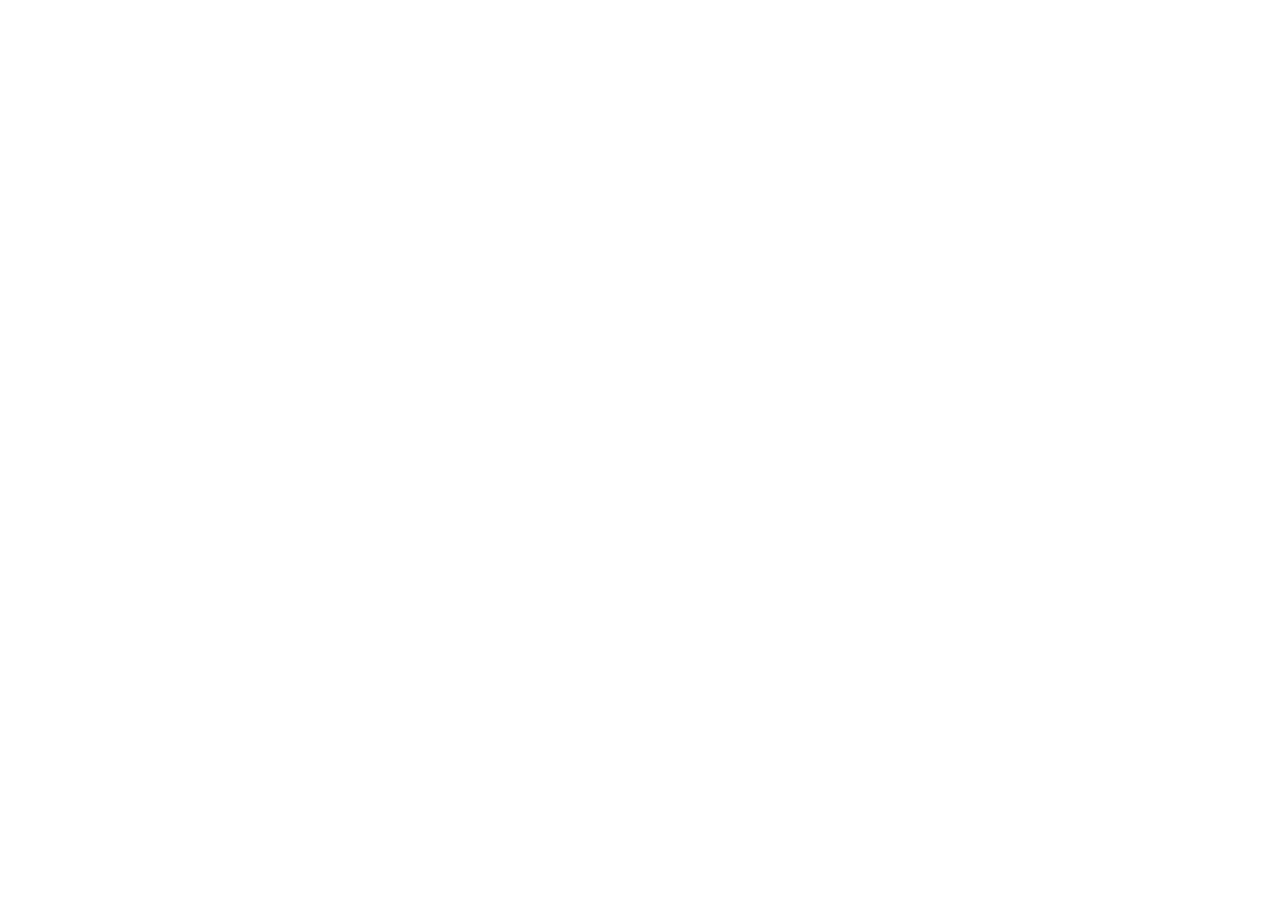
==== index.html @ 50177b7d "Initial commit" ====
<!DOCTYPE html>
<html lang="en">
  <head>
    <meta charset="UTF-8" />
    <meta name="viewport" content="width=device-width, initial-scale=1.0" />
    <link rel="stylesheet" href="css/style.css" />
    <title>Your Name</title>
  </head>
  <body>
   
  </body>
</html>
---- css/style.css ----
body {

  }

/****************   Nav Section **********************/
nav {
	
}

/***********************  Footer Section   **************************/
footer {
	
}

/*********** Splash Page ************************/
header {

}

header h1 {
  
}

header img {
}

.address {
 
}

.tagline {
  
}

/************* Sections ********************/
hr {

}

section h3 {
  
}

section dl {
  
}

section ul {

}

section a {

}

section a:hover {
}

/**************   Projects   *****************/
.three-col {
	
}

.card img {

}

.card {
  
}

/**************   Responsiveness   *****************/
@media (max-width: 680px) {
    nav {
      
    }

    .three-col {
      
    }
}

/**************   Contact Page   *****************/
.one-col {

}

input {
  

}

textarea {
   
}
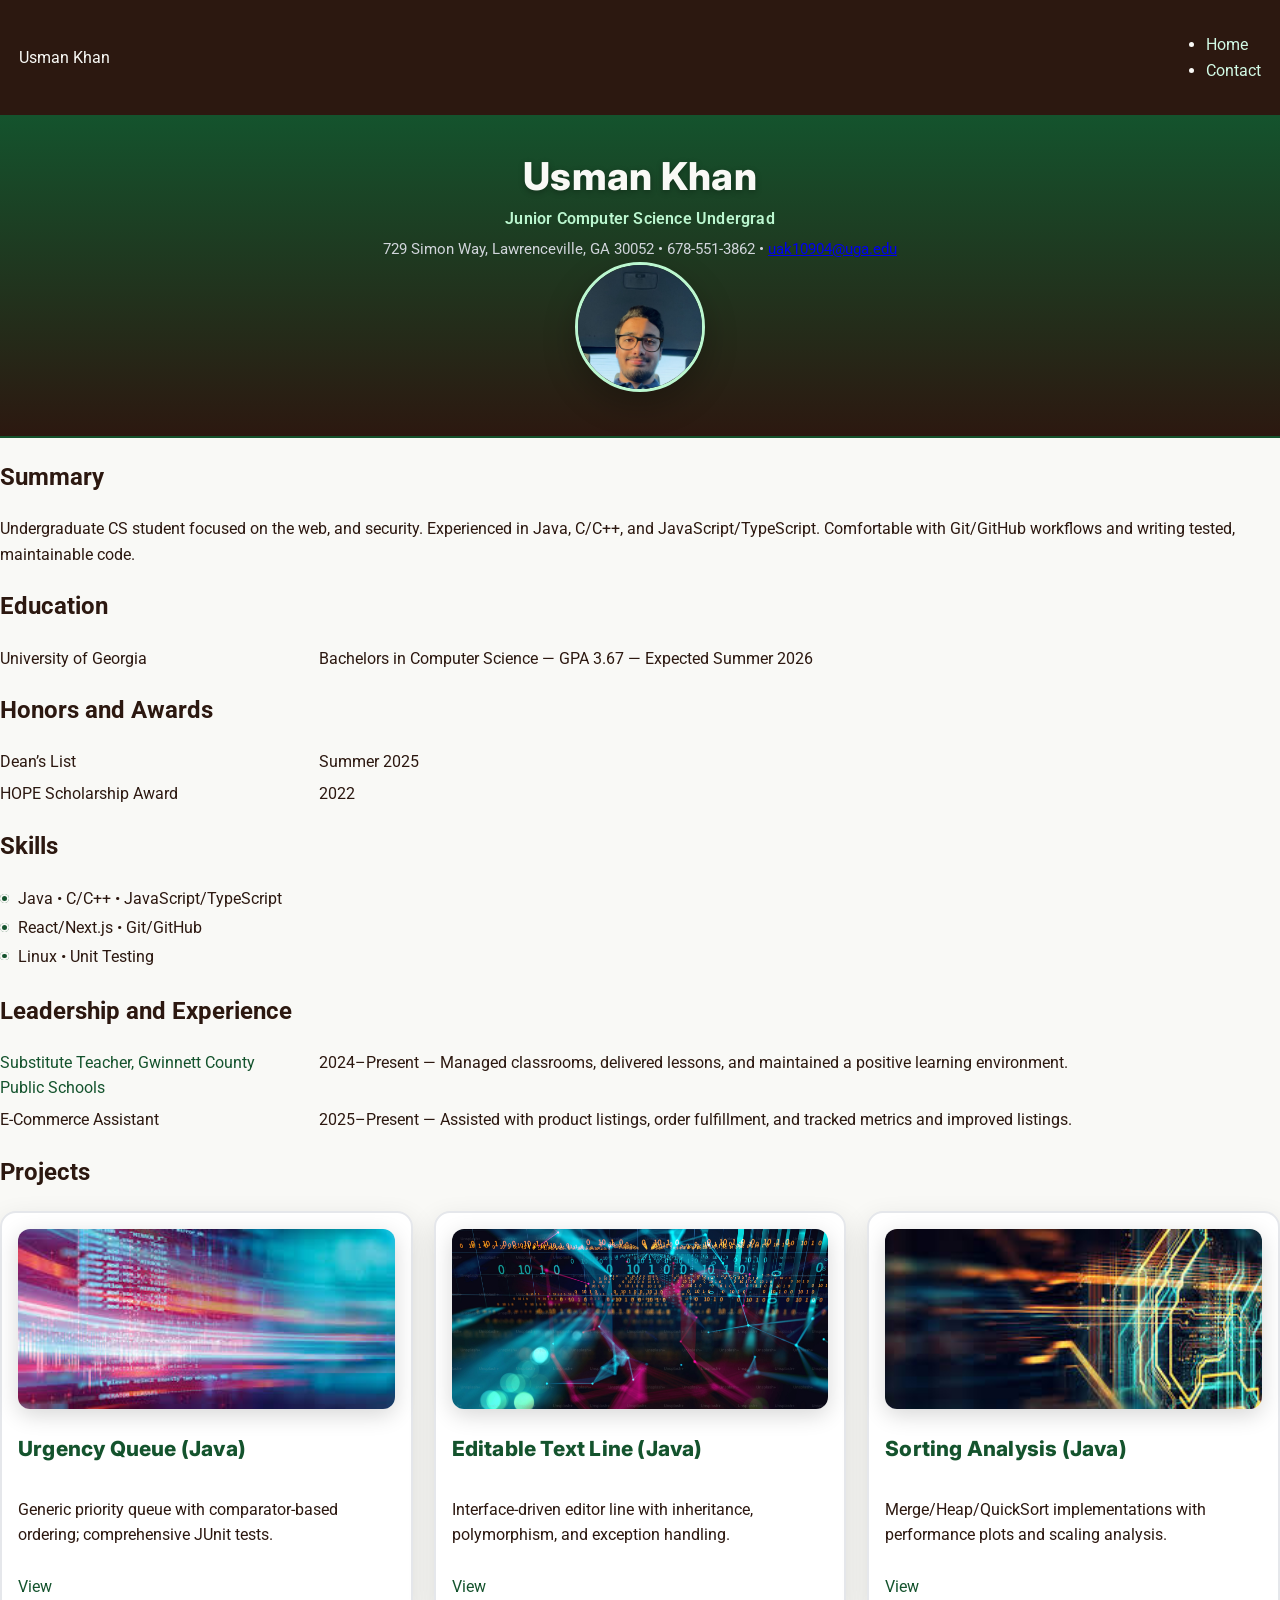
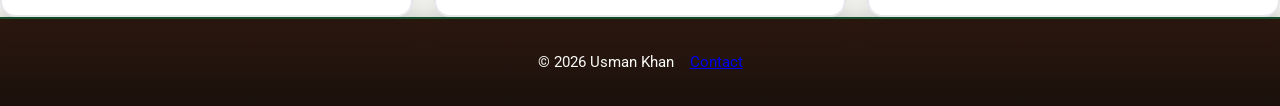
==== commit 53a221a3: "CSCI 4300 CSS-CV Project" ====
--- a/index.html
+++ b/index.html
@@ -1,12 +1,124 @@
-<!DOCTYPE html>
+<!doctype html>
 <html lang="en">
-  <head>
-    <meta charset="UTF-8" />
-    <meta name="viewport" content="width=device-width, initial-scale=1.0" />
-    <link rel="stylesheet" href="css/style.css" />
-    <title>Your Name</title>
-  </head>
-  <body>
-   
-  </body>
+<head>
+  <meta charset="utf-8" />
+  <title>Usman Khan — CV</title>
+  <meta name="viewport" content="width=device-width, initial-scale=1" />
+  <!-- Keep this stylesheet path exactly as in the template repo -->
+  <link rel="stylesheet" href="css/style.css">
+  <!-- Optional (good for rubric “Google font” requirement; you’ll style it in CSS) -->
+  <link href="https://fonts.googleapis.com/css2?family=Inter:wght@700;800&family=Roboto:wght@400;500;700&display=swap" rel="stylesheet">
+</head>
+<body>
+  <!-- NAV (flex parent) -->
+  <nav class="navbar container">
+    <div class="logo">Usman Khan</div>
+    <ul class="navlinks">
+      <li><a href="index.html">Home</a></li>
+      <li><a href="contact.html">Contact</a></li>
+    </ul>
+  </nav>
+
+  <!-- SPLASH HEADER -->
+  <header class="splash">
+    <div class="container hero">
+      <div class="hero-text">
+        <h1>Usman Khan</h1>
+        <!-- Tagline added back for tests -->
+        <p class="tagline">Junior Computer Science Undergrad</p>
+        <p class="address">
+          729 Simon Way, Lawrenceville, GA 30052 • 678-551-3862 •
+          <a href="mailto:uak10904@uga.edu">uak10904@uga.edu</a>
+        </p>
+      </div>
+      <img src="images/headshot.jpg" alt="Headshot of Usman Khan">
+    </div>
+  </header>
+
+  <main class="container main">
+    <!-- SUMMARY (optional but nice) -->
+    <section class="section">
+      <h2>Summary</h2>
+      <p>Undergraduate CS student focused on the web, and security. Experienced in Java, C/C++, and JavaScript/TypeScript. Comfortable with Git/GitHub workflows and writing tested, maintainable code.</p>
+    </section>
+
+    <!-- EDUCATION -->
+    <section class="section">
+      <h2>Education</h2>
+      <dl class="edu">
+        <dt>University of Georgia</dt>
+        <dd>Bachelors in Computer Science — GPA 3.67 — Expected Summer 2026</dd>
+      </dl>
+    </section>
+
+    <!-- HONORS -->
+    <section class="section">
+      <h2>Honors and Awards</h2>
+      <dl class="edu">
+        <dt>Dean’s List</dt><dd>Summer 2025</dd>
+        <dt>HOPE Scholarship Award</dt><dd>2022</dd>
+      </dl>
+    </section>
+
+    <!-- SKILLS -->
+    <section class="section">
+      <h2>Skills</h2>
+      <ul class="skills">
+        <li>Java • C/C++ • JavaScript/TypeScript</li>
+        <li>React/Next.js • Git/GitHub</li>
+        <li>Linux • Unit Testing</li>
+      </ul>
+    </section>
+
+    <!-- EXPERIENCE -->
+    <section class="section">
+      <h2>Leadership and Experience</h2>
+      <dl class="xp">
+        <dt><a href="https://www.gcpsk12.org/" target="_blank" rel="noopener">Substitute Teacher, Gwinnett County Public Schools</a></dt>
+        <dd>2024–Present — Managed classrooms, delivered lessons, and maintained a positive learning environment.</dd>
+
+        <dt>E-Commerce Assistant</dt>
+        <dd>2025–Present — Assisted with product listings, order fulfillment, and tracked metrics and improved listings.</dd>
+      </dl>
+    </section>
+
+    <!-- PROJECTS (3-column grid of cards) -->
+    <section class="section projects">
+      <h2>Projects</h2>
+      <div class="three-col">
+        <div class="card">
+          <img src="images/proj_img1.jpg" alt="Urgency Queue project">
+          <h3>Urgency Queue (Java)</h3>
+          <p>Generic priority queue with comparator-based ordering; comprehensive JUnit tests.</p>
+          <a class="btn" href="#" target="_blank" rel="noopener">View</a>
+        </div>
+        <div class="card">
+          <img src="images/proj_img2.jpg" alt="Editable Text Line project">
+          <h3>Editable Text Line (Java)</h3>
+          <p>Interface-driven editor line with inheritance, polymorphism, and exception handling.</p>
+          <a class="btn" href="#" target="_blank" rel="noopener">View</a>
+        </div>
+        <div class="card">
+          <img src="images/proj_img3.jpg" alt="Sorting Analysis project">
+          <h3>Sorting Analysis (Java)</h3>
+          <p>Merge/Heap/QuickSort implementations with performance plots and scaling analysis.</p>
+          <a class="btn" href="#" target="_blank" rel="noopener">View</a>
+        </div>
+      </div>
+    </section>
+  </main>
+
+  <!-- FOOTER (flex centered) -->
+  <footer class="container footer">
+    <p>&copy; <span id="year"></span> Usman Khan</p>
+    <p><a href="contact.html">Contact</a></p>
+  </footer>
+
+  <script>
+    document.getElementById('year').textContent = new Date().getFullYear();
+  </script>
+</body>
 </html>
+
+
+
--- a/css/style.css
+++ b/css/style.css
@@ -1,95 +1,228 @@
 body {
-
-  }
+  margin: 0;
+  font-family: Roboto, system-ui, -apple-system, "Segoe UI", Arial, sans-serif;
+  line-height: 1.6;
+  color: #2c1810;                     /* dark brown text */
+  background: #f9f9f6;                /* warm neutral backdrop */
+}
 
 /****************   Nav Section **********************/
 nav {
-	
+  display: flex;
+  justify-content: space-between;
+  align-items: center;
+  background: #2c1810;                /* dark brown */
+  color: #f9f9f6;
+  border-bottom: 2px solid #14532d;   /* forest green line */
+  padding: 1rem 1.2rem;
+  box-shadow: 0 2px 14px rgba(0,0,0,.18);
+}
+nav a {
+  color: #d1fae5;                     /* pale green links */
+  text-decoration: none;
+  text-underline-offset: 2px;
+  transition: color .2s ease, text-underline-offset .2s ease;
+}
+nav a:hover {
+  text-decoration: underline;
+  text-underline-offset: 4px;
+  color: #bbf7d0;                     /* soft green hover */
 }
 
 /***********************  Footer Section   **************************/
 footer {
-	
+  display: flex;
+  justify-content: center;
+  align-items: center;
+  gap: 1rem;
+  background: linear-gradient(180deg, #2c1810, #1a100b);
+  border-top: 2px solid #14532d;
+  padding: 1rem 1.2rem;
+  color: #f9f9f6;
+  font-size: .95rem;
+  box-shadow: 0 -2px 12px rgba(0,0,0,.15);
 }
 
 /*********** Splash Page ************************/
 header {
-
+  background: linear-gradient(180deg, #14532d 0%, #2c1810 100%);
+  border-bottom: 2px solid #14532d;
+  padding: 2.3rem 0;
+  display: grid;
+  grid-template-columns: minmax(0, 1fr);
+  text-align: center;
 }
 
 header h1 {
-  
+  font-family: Inter, Roboto, Arial, sans-serif;
+  font-weight: 800;
+  font-size: clamp(2.2rem, 3vw, 2.9rem);  /* responsive modern scaling */
+  line-height: 1.15;
+  letter-spacing: .3px;
+  color: #f9f9f6;
+  margin: 0 0 .5rem 0;
+  text-shadow: 0 2px 6px rgba(0,0,0,.3);
 }
 
 header img {
+  width: 124px;
+  height: 124px;
+  object-fit: cover;
+  border-radius: 50%;
+  border: 3px solid #bbf7d0;
+  box-shadow: 0 12px 32px rgba(0,0,0,.25);
 }
 
 .address {
- 
+  color: #d1d5db;
+  font-size: .95rem;
+  margin: 0;
 }
 
 .tagline {
-  
+  color: #bbf7d0;
+  font-weight: 600;
+  margin: 0 0 .35rem 0;
+  font-size: 1rem;
+  letter-spacing: .2px;
 }
 
 /************* Sections ********************/
 hr {
-
+  border: none;
+  border-top: 1px dashed #14532d;
+  margin: 1.5rem 0;
 }
 
 section h3 {
-  
+  font-family: Inter, Roboto, Arial, sans-serif;
+  font-weight: 800;
+  font-size: 1.3rem;
+  letter-spacing: .2px;
+  color: #14532d;
+  margin: .8rem 0 .4rem;
 }
 
 section dl {
-  
+  display: grid;
+  grid-template-columns: 260px 1fr;
+  gap: .4rem 1.2rem;
+  margin: .7rem 0 0;
 }
 
 section ul {
-
+  list-style: none;
+  margin: .5rem 0 0;
+  padding: 0;
+  line-height: 1.8;
+}
+section ul li {
+  position: relative;
+  padding-left: 1.15rem;
+}
+section ul li::before {
+  content: "";
+  position: absolute;
+  top: .55rem; left: 0;
+  width: .55rem; height: .55rem;
+  border-radius: 6px;                 /* rounded square marker */
+  background: #14532d;
+  box-shadow: 0 0 0 2px #f9f9f6 inset;
 }
 
 section a {
-
-}
-
+  color: #14532d;
+  text-decoration: none;
+  text-underline-offset: 2px;
+  transition: color .2s ease, text-underline-offset .2s ease;
+}
 section a:hover {
+  text-decoration: underline;
+  text-underline-offset: 4px;
+  color: #166534;
 }
 
 /**************   Projects   *****************/
 .three-col {
-	
+  display: grid;
+  grid-template-columns: repeat(3, 1fr);
+  gap: 1.3rem;
 }
 
 .card img {
-
+  width: 100%;
+  height: 180px;
+  object-fit: cover;
+  border-radius: 12px;
+  box-shadow: 0 6px 22px rgba(0,0,0,.16);
 }
 
 .card {
-  
+  background: #fff;
+  border: 2px solid #e5e7eb;
+  border-radius: 16px;
+  box-shadow: 0 10px 28px rgba(0,0,0,.12);
+  padding: 1rem;
+  display: grid;
+  gap: .6rem;
+  transition: transform .15s ease, box-shadow .15s ease, border-color .15s ease;
+}
+.card:hover {
+  transform: translateY(-3px);
+  box-shadow: 0 14px 36px rgba(0,0,0,.18);
+  border-color: #14532d;
 }
 
 /**************   Responsiveness   *****************/
 @media (max-width: 680px) {
-    nav {
-      
-    }
-
-    .three-col {
-      
-    }
+  nav {
+    flex-direction: column;
+    gap: .7rem;
+  }
+  .three-col {
+    grid-template-columns: 1fr;
+  }
 }
 
 /**************   Contact Page   *****************/
 .one-col {
-
+  max-width: 720px;
+  margin: 1.5rem auto 0;
+  background: #fff;
+  border: 2px solid #14532d;
+  border-radius: 16px;
+  padding: 1.25rem;
+  box-shadow: 0 12px 30px rgba(0,0,0,.16);
 }
 
 input {
-  
-
+  width: 100%;
+  font: inherit;
+  padding: .7rem .8rem;
+  border: 2px solid #2c1810;
+  border-radius: 10px;
+  background: #fff;
+  transition: box-shadow .15s ease, border-color .15s ease;
+}
+input:focus {
+  outline: none;
+  border-color: #14532d;
+  box-shadow: 0 0 0 3px rgba(20,83,45,.25);
 }
 
 textarea {
-   
-}+  width: 100%;
+  font: inherit;
+  padding: .7rem .8rem;
+  border: 2px solid #2c1810;
+  border-radius: 10px;
+  background: #fff;
+  min-height: 9rem;
+  transition: box-shadow .15s ease, border-color .15s ease;
+}
+textarea:focus {
+  outline: none;
+  border-color: #14532d;
+  box-shadow: 0 0 0 3px rgba(20,83,45,.25);
+}
+
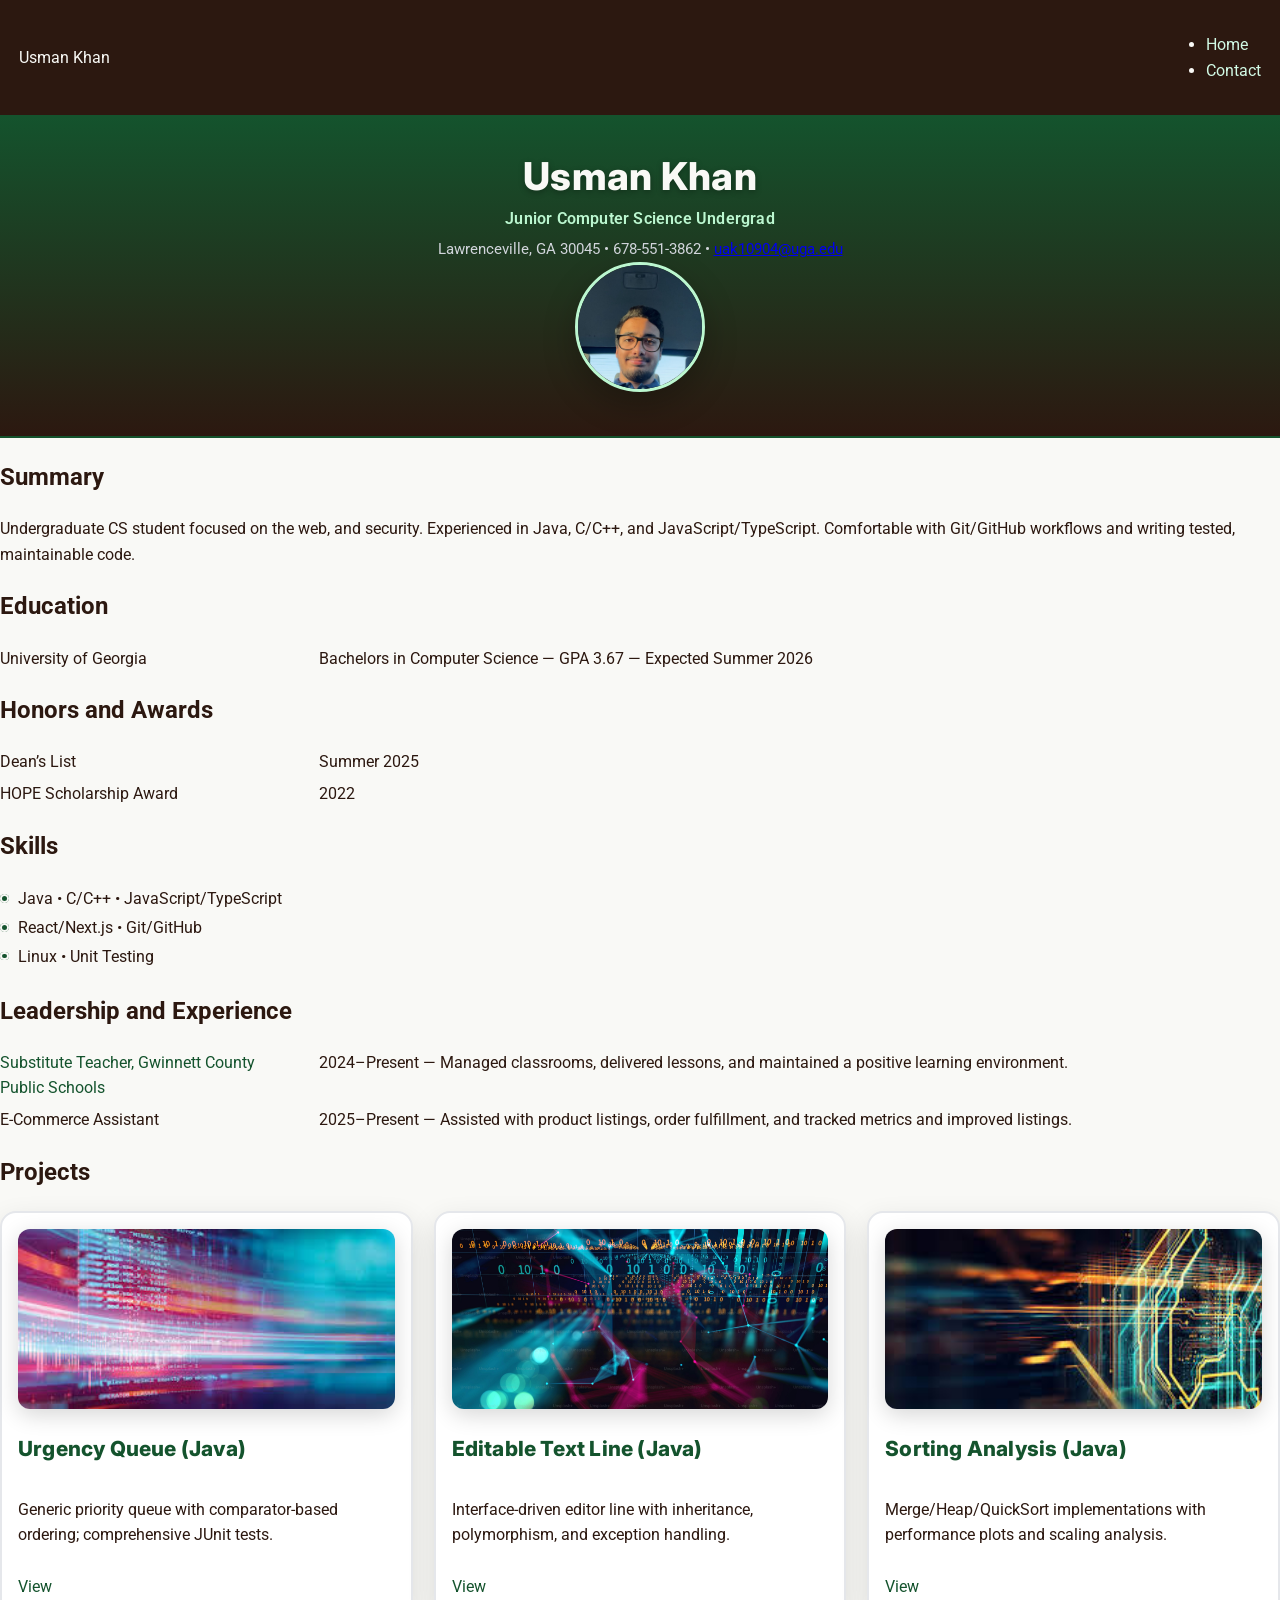
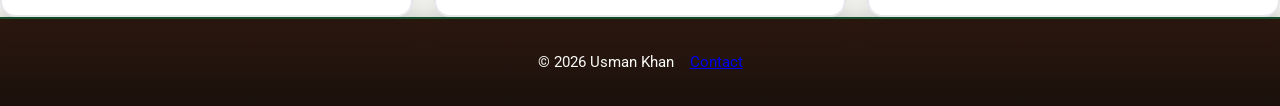
==== commit 1347b907: "CSS CV" ====
--- a/index.html
+++ b/index.html
@@ -27,7 +27,7 @@
         <!-- Tagline added back for tests -->
         <p class="tagline">Junior Computer Science Undergrad</p>
         <p class="address">
-          729 Simon Way, Lawrenceville, GA 30052 • 678-551-3862 •
+          Lawrenceville, GA 30045 • 678-551-3862 •
           <a href="mailto:uak10904@uga.edu">uak10904@uga.edu</a>
         </p>
       </div>
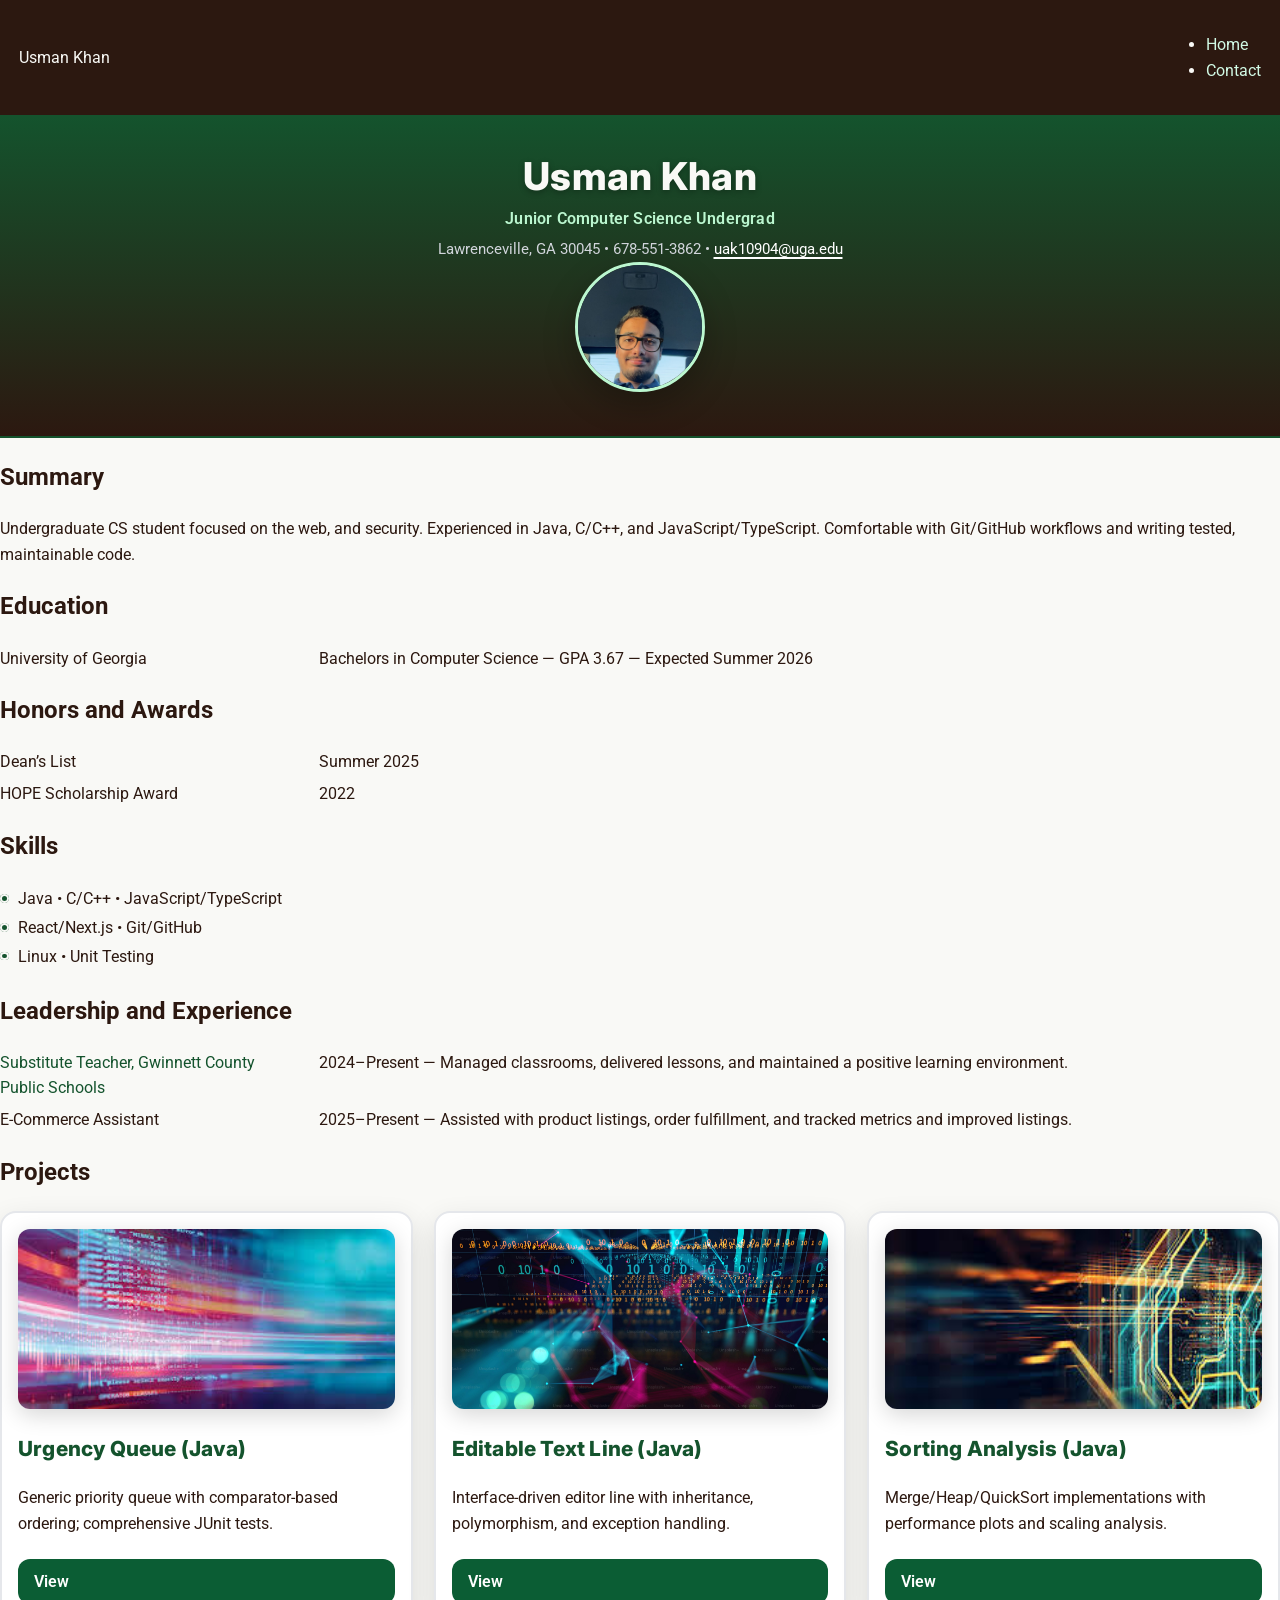
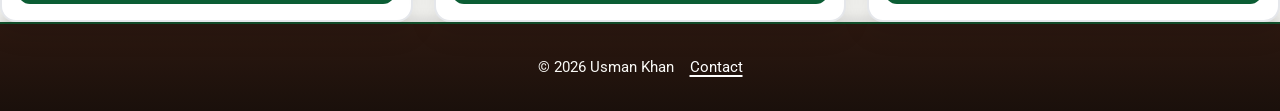
==== commit 3253cecc: "Updated CSS Project" ====
--- a/index.html
+++ b/index.html
@@ -90,19 +90,22 @@
           <img src="images/proj_img1.jpg" alt="Urgency Queue project">
           <h3>Urgency Queue (Java)</h3>
           <p>Generic priority queue with comparator-based ordering; comprehensive JUnit tests.</p>
-          <a class="btn" href="#" target="_blank" rel="noopener">View</a>
+          <!-- CHANGED -->
+          <a class="btn" href="projects/urgency-queue.html" target="_blank" rel="noopener">View</a>
         </div>
         <div class="card">
           <img src="images/proj_img2.jpg" alt="Editable Text Line project">
           <h3>Editable Text Line (Java)</h3>
           <p>Interface-driven editor line with inheritance, polymorphism, and exception handling.</p>
-          <a class="btn" href="#" target="_blank" rel="noopener">View</a>
+          <!-- CHANGED -->
+          <a class="btn" href="projects/editable-text-line.html" target="_blank" rel="noopener">View</a>
         </div>
         <div class="card">
           <img src="images/proj_img3.jpg" alt="Sorting Analysis project">
           <h3>Sorting Analysis (Java)</h3>
           <p>Merge/Heap/QuickSort implementations with performance plots and scaling analysis.</p>
-          <a class="btn" href="#" target="_blank" rel="noopener">View</a>
+          <!-- CHANGED -->
+          <a class="btn" href="projects/sorting-analysis.html" target="_blank" rel="noopener">View</a>
         </div>
       </div>
     </section>
--- a/css/style.css
+++ b/css/style.css
@@ -226,3 +226,38 @@
   box-shadow: 0 0 0 3px rgba(20,83,45,.25);
 }
 
+/* ========================= */
+/* Minimal, required tweaks  */
+/* ========================= */
+
+/* Make email and footer contact links white */
+.address a,
+footer a {
+  color: #ffffff;
+  text-decoration-thickness: 2px;
+  text-underline-offset: 3px;
+}
+
+/* Improve card text readability (Mathew’s spacing note) */
+.card p {
+  line-height: 1.65;
+  margin: 0.25rem 0 0.75rem;
+}
+
+/* Higher-contrast buttons + keyboard focus */
+.btn {
+  display: inline-block;
+  padding: 0.6rem 1rem;
+  border-radius: 12px;
+  background: #0b5d34;   /* darker green for contrast */
+  color: #ffffff;
+  font-weight: 600;
+  text-decoration: none;
+}
+.btn:hover { filter: brightness(1.1); }
+.btn:focus-visible {
+  outline: 3px solid #ffffff;
+  outline-offset: 3px;
+  box-shadow: 0 0 0 4px rgba(11,93,52,0.35);
+}
+
